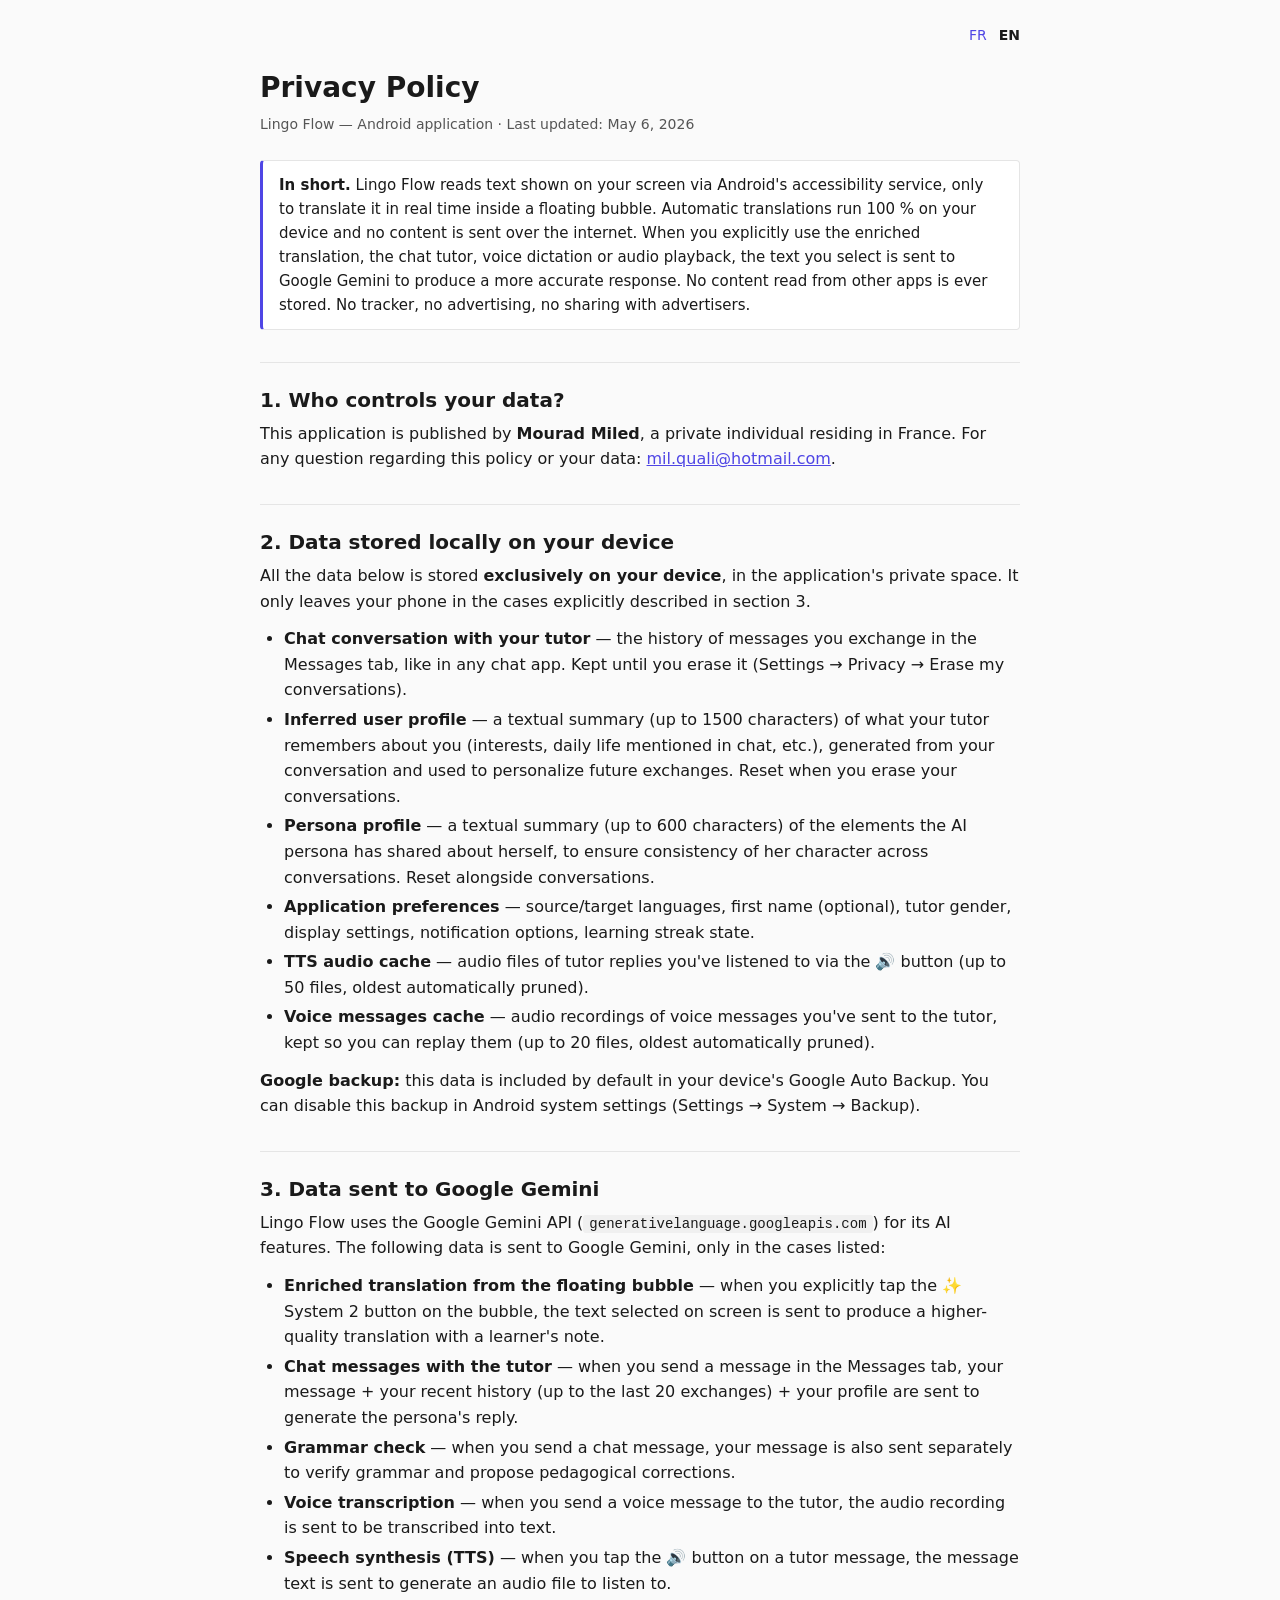
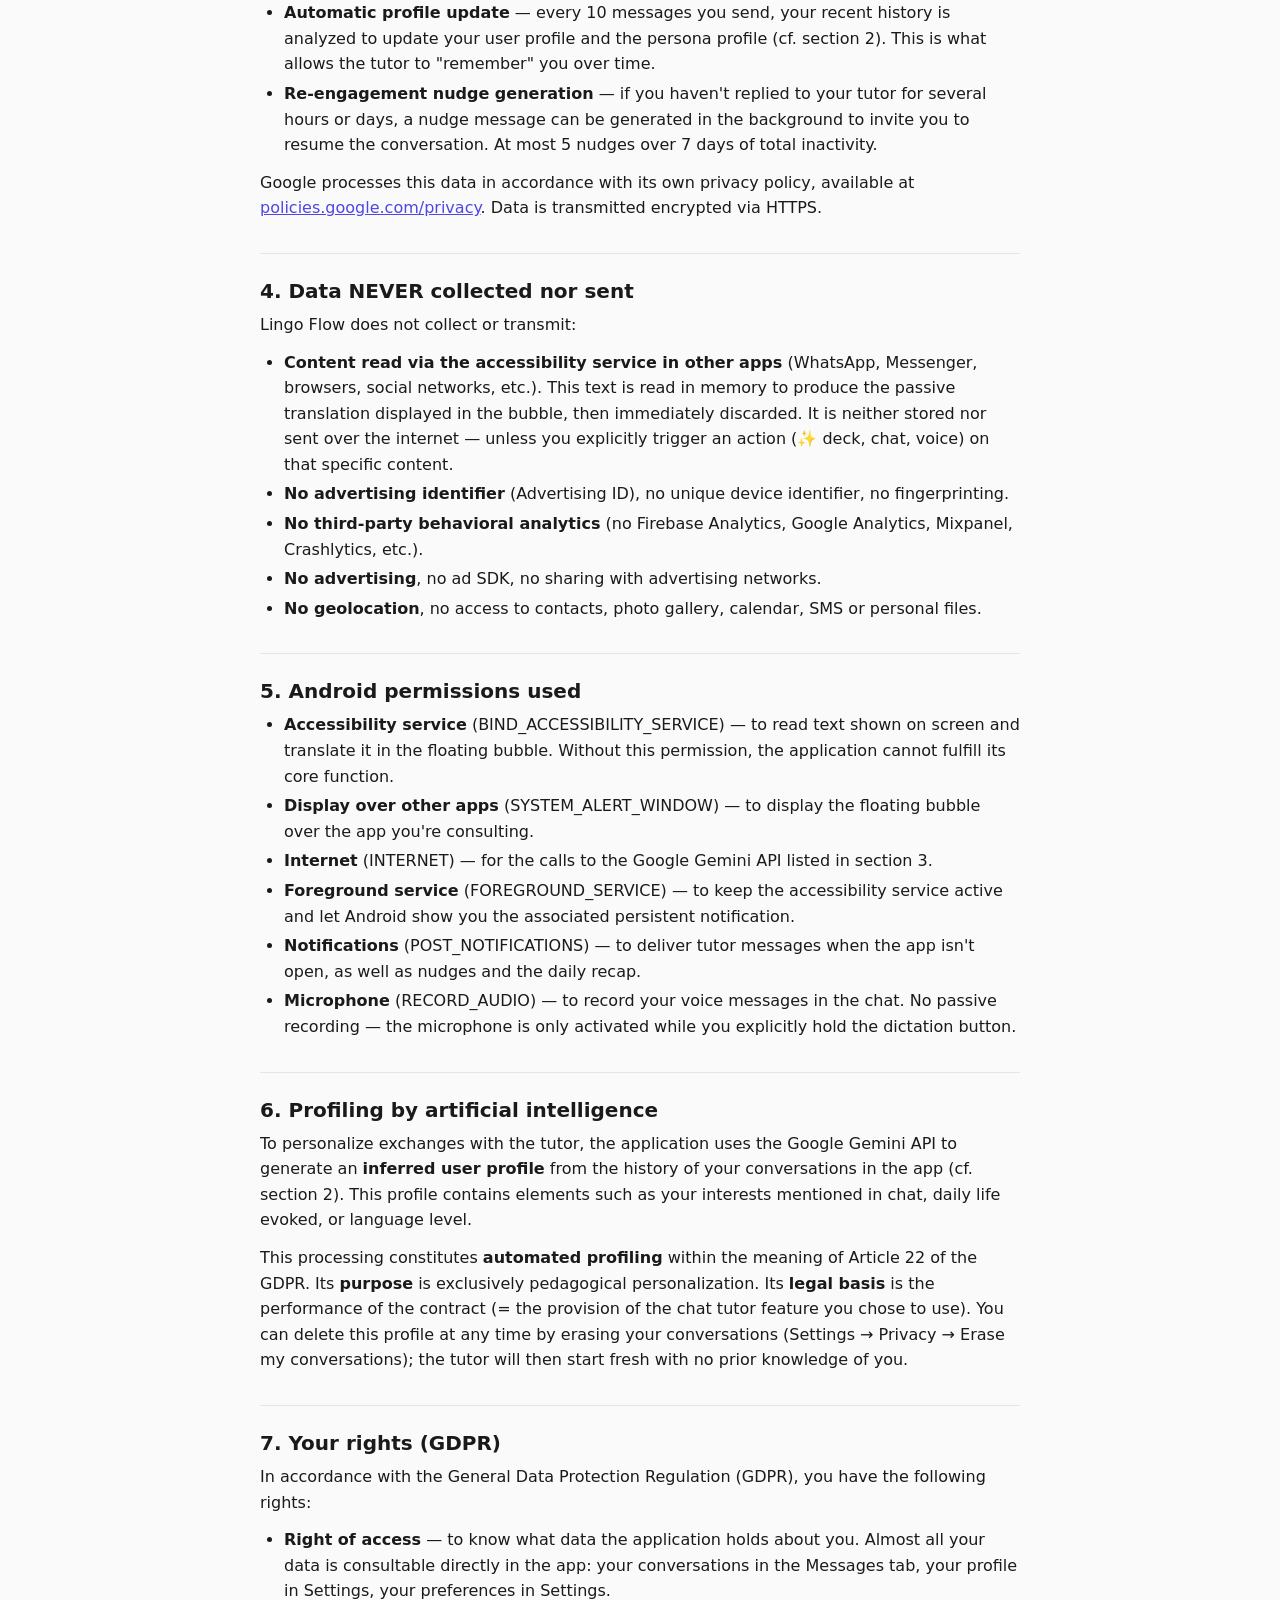
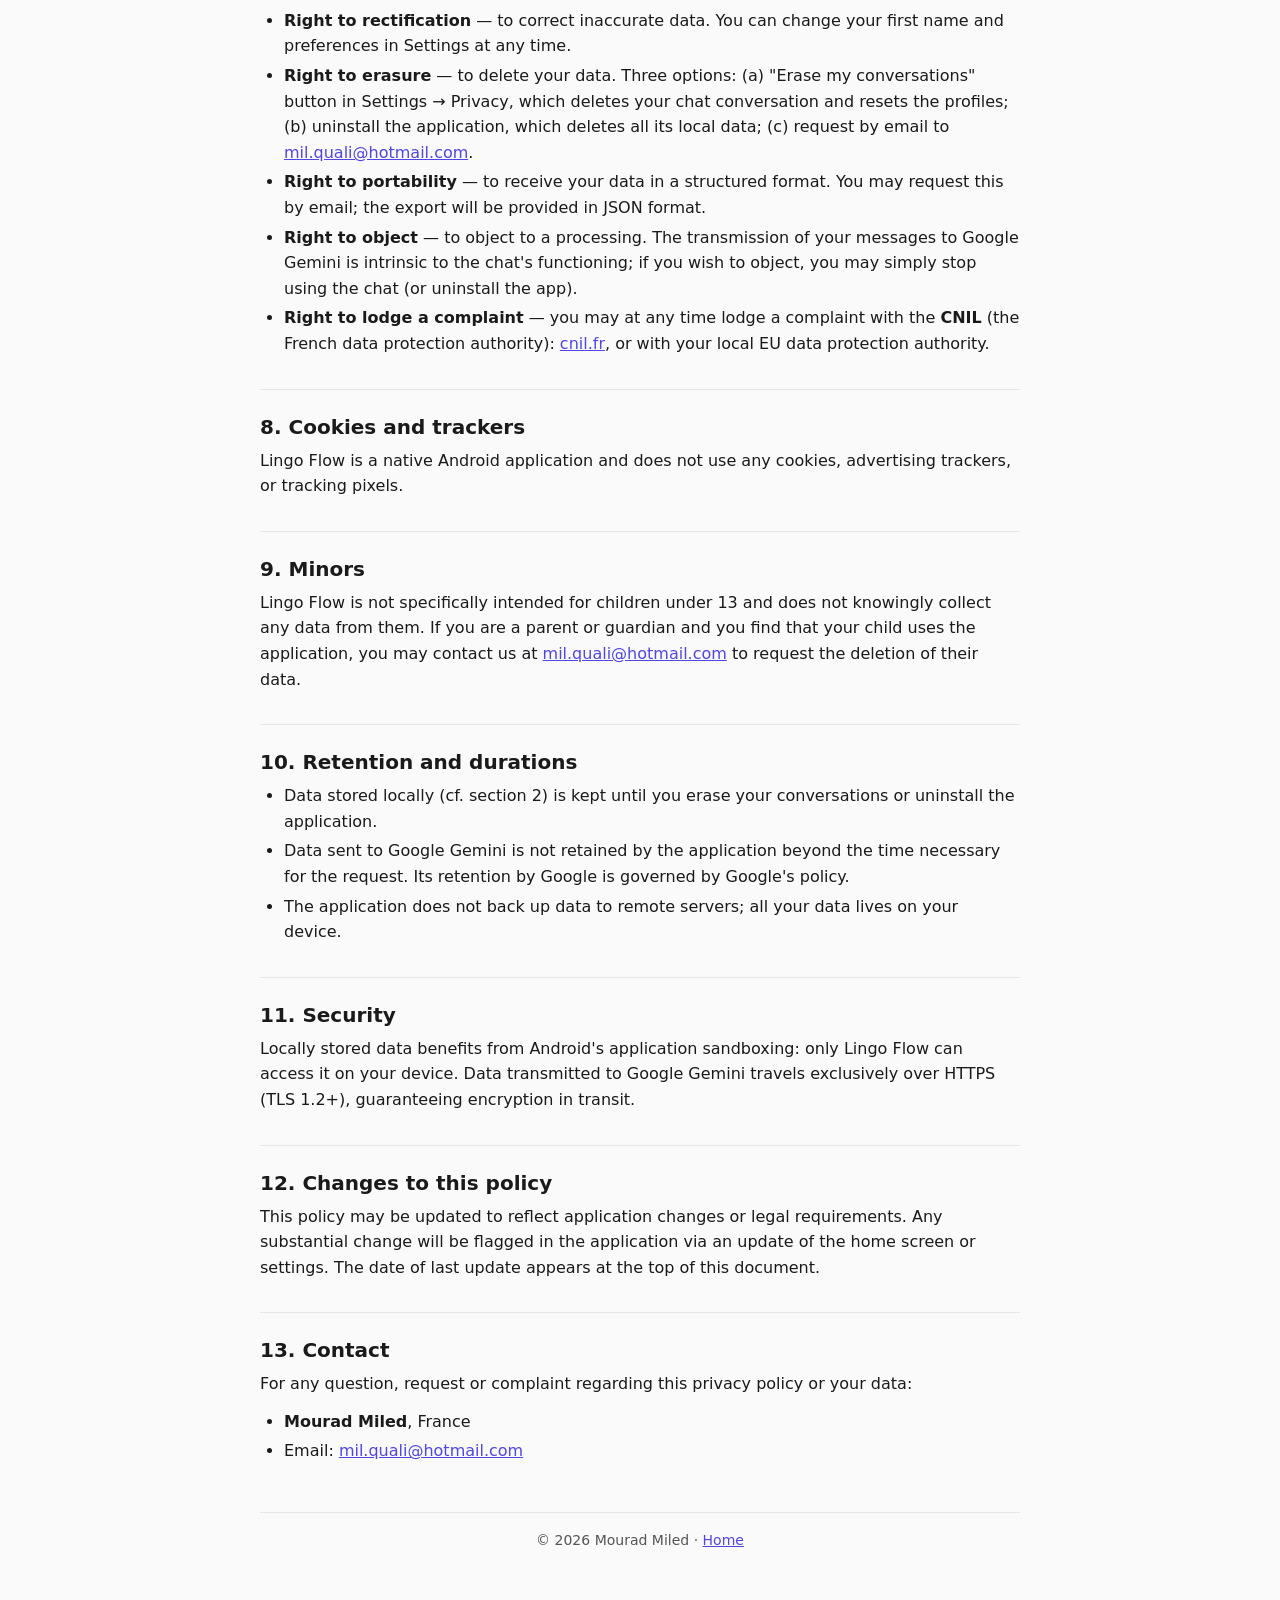
==== privacy.en.html @ 11ca32b1 "Add privacy policy site (FR + EN) for Lingo Flow Static HTML pages to be served via GitHub Pages. Bi" ====
<!DOCTYPE html>
<html lang="en">
<head>
  <meta charset="UTF-8">
  <meta name="viewport" content="width=device-width, initial-scale=1.0">
  <title>Privacy Policy — Lingo Flow</title>
  <link rel="stylesheet" href="style.css">
</head>
<body>
  <main>
    <header class="lang-switch">
      <a href="privacy.html">FR</a>
      <a href="privacy.en.html" class="active">EN</a>
    </header>

    <h1>Privacy Policy</h1>
    <p class="meta">Lingo Flow — Android application · Last updated: May 6, 2026</p>

    <div class="callout">
      <strong>In short.</strong> Lingo Flow reads text shown on your screen via Android's accessibility service, only to translate it in real time inside a floating bubble. Automatic translations run 100 % on your device and no content is sent over the internet. When you explicitly use the enriched translation, the chat tutor, voice dictation or audio playback, the text you select is sent to Google Gemini to produce a more accurate response. No content read from other apps is ever stored. No tracker, no advertising, no sharing with advertisers.
    </div>

    <h2>1. Who controls your data?</h2>
    <p>This application is published by <strong>Mourad Miled</strong>, a private individual residing in France. For any question regarding this policy or your data: <a href="mailto:mil.quali@hotmail.com">mil.quali@hotmail.com</a>.</p>

    <h2>2. Data stored locally on your device</h2>
    <p>All the data below is stored <strong>exclusively on your device</strong>, in the application's private space. It only leaves your phone in the cases explicitly described in section 3.</p>
    <ul>
      <li><strong>Chat conversation with your tutor</strong> — the history of messages you exchange in the Messages tab, like in any chat app. Kept until you erase it (Settings → Privacy → Erase my conversations).</li>
      <li><strong>Inferred user profile</strong> — a textual summary (up to 1500 characters) of what your tutor remembers about you (interests, daily life mentioned in chat, etc.), generated from your conversation and used to personalize future exchanges. Reset when you erase your conversations.</li>
      <li><strong>Persona profile</strong> — a textual summary (up to 600 characters) of the elements the AI persona has shared about herself, to ensure consistency of her character across conversations. Reset alongside conversations.</li>
      <li><strong>Application preferences</strong> — source/target languages, first name (optional), tutor gender, display settings, notification options, learning streak state.</li>
      <li><strong>TTS audio cache</strong> — audio files of tutor replies you've listened to via the 🔊 button (up to 50 files, oldest automatically pruned).</li>
      <li><strong>Voice messages cache</strong> — audio recordings of voice messages you've sent to the tutor, kept so you can replay them (up to 20 files, oldest automatically pruned).</li>
    </ul>
    <p><strong>Google backup:</strong> this data is included by default in your device's Google Auto Backup. You can disable this backup in Android system settings (Settings → System → Backup).</p>

    <h2>3. Data sent to Google Gemini</h2>
    <p>Lingo Flow uses the Google Gemini API (<code>generativelanguage.googleapis.com</code>) for its AI features. The following data is sent to Google Gemini, only in the cases listed:</p>
    <ul>
      <li><strong>Enriched translation from the floating bubble</strong> — when you explicitly tap the ✨ System 2 button on the bubble, the text selected on screen is sent to produce a higher-quality translation with a learner's note.</li>
      <li><strong>Chat messages with the tutor</strong> — when you send a message in the Messages tab, your message + your recent history (up to the last 20 exchanges) + your profile are sent to generate the persona's reply.</li>
      <li><strong>Grammar check</strong> — when you send a chat message, your message is also sent separately to verify grammar and propose pedagogical corrections.</li>
      <li><strong>Voice transcription</strong> — when you send a voice message to the tutor, the audio recording is sent to be transcribed into text.</li>
      <li><strong>Speech synthesis (TTS)</strong> — when you tap the 🔊 button on a tutor message, the message text is sent to generate an audio file to listen to.</li>
      <li><strong>Automatic profile update</strong> — every 10 messages you send, your recent history is analyzed to update your user profile and the persona profile (cf. section 2). This is what allows the tutor to "remember" you over time.</li>
      <li><strong>Re-engagement nudge generation</strong> — if you haven't replied to your tutor for several hours or days, a nudge message can be generated in the background to invite you to resume the conversation. At most 5 nudges over 7 days of total inactivity.</li>
    </ul>
    <p>Google processes this data in accordance with its own privacy policy, available at <a href="https://policies.google.com/privacy" target="_blank" rel="noopener">policies.google.com/privacy</a>. Data is transmitted encrypted via HTTPS.</p>

    <h2>4. Data NEVER collected nor sent</h2>
    <p>Lingo Flow does not collect or transmit:</p>
    <ul>
      <li><strong>Content read via the accessibility service in other apps</strong> (WhatsApp, Messenger, browsers, social networks, etc.). This text is read in memory to produce the passive translation displayed in the bubble, then immediately discarded. It is neither stored nor sent over the internet — unless you explicitly trigger an action (✨ deck, chat, voice) on that specific content.</li>
      <li><strong>No advertising identifier</strong> (Advertising ID), no unique device identifier, no fingerprinting.</li>
      <li><strong>No third-party behavioral analytics</strong> (no Firebase Analytics, Google Analytics, Mixpanel, Crashlytics, etc.).</li>
      <li><strong>No advertising</strong>, no ad SDK, no sharing with advertising networks.</li>
      <li><strong>No geolocation</strong>, no access to contacts, photo gallery, calendar, SMS or personal files.</li>
    </ul>

    <h2>5. Android permissions used</h2>
    <ul>
      <li><strong>Accessibility service</strong> (BIND_ACCESSIBILITY_SERVICE) — to read text shown on screen and translate it in the floating bubble. Without this permission, the application cannot fulfill its core function.</li>
      <li><strong>Display over other apps</strong> (SYSTEM_ALERT_WINDOW) — to display the floating bubble over the app you're consulting.</li>
      <li><strong>Internet</strong> (INTERNET) — for the calls to the Google Gemini API listed in section 3.</li>
      <li><strong>Foreground service</strong> (FOREGROUND_SERVICE) — to keep the accessibility service active and let Android show you the associated persistent notification.</li>
      <li><strong>Notifications</strong> (POST_NOTIFICATIONS) — to deliver tutor messages when the app isn't open, as well as nudges and the daily recap.</li>
      <li><strong>Microphone</strong> (RECORD_AUDIO) — to record your voice messages in the chat. No passive recording — the microphone is only activated while you explicitly hold the dictation button.</li>
    </ul>

    <h2>6. Profiling by artificial intelligence</h2>
    <p>To personalize exchanges with the tutor, the application uses the Google Gemini API to generate an <strong>inferred user profile</strong> from the history of your conversations in the app (cf. section 2). This profile contains elements such as your interests mentioned in chat, daily life evoked, or language level.</p>
    <p>This processing constitutes <strong>automated profiling</strong> within the meaning of Article 22 of the GDPR. Its <strong>purpose</strong> is exclusively pedagogical personalization. Its <strong>legal basis</strong> is the performance of the contract (= the provision of the chat tutor feature you chose to use). You can delete this profile at any time by erasing your conversations (Settings → Privacy → Erase my conversations); the tutor will then start fresh with no prior knowledge of you.</p>

    <h2>7. Your rights (GDPR)</h2>
    <p>In accordance with the General Data Protection Regulation (GDPR), you have the following rights:</p>
    <ul>
      <li><strong>Right of access</strong> — to know what data the application holds about you. Almost all your data is consultable directly in the app: your conversations in the Messages tab, your profile in Settings, your preferences in Settings.</li>
      <li><strong>Right to rectification</strong> — to correct inaccurate data. You can change your first name and preferences in Settings at any time.</li>
      <li><strong>Right to erasure</strong> — to delete your data. Three options: (a) "Erase my conversations" button in Settings → Privacy, which deletes your chat conversation and resets the profiles; (b) uninstall the application, which deletes all its local data; (c) request by email to <a href="mailto:mil.quali@hotmail.com">mil.quali@hotmail.com</a>.</li>
      <li><strong>Right to portability</strong> — to receive your data in a structured format. You may request this by email; the export will be provided in JSON format.</li>
      <li><strong>Right to object</strong> — to object to a processing. The transmission of your messages to Google Gemini is intrinsic to the chat's functioning; if you wish to object, you may simply stop using the chat (or uninstall the app).</li>
      <li><strong>Right to lodge a complaint</strong> — you may at any time lodge a complaint with the <strong>CNIL</strong> (the French data protection authority): <a href="https://www.cnil.fr" target="_blank" rel="noopener">cnil.fr</a>, or with your local EU data protection authority.</li>
    </ul>

    <h2>8. Cookies and trackers</h2>
    <p>Lingo Flow is a native Android application and does not use any cookies, advertising trackers, or tracking pixels.</p>

    <h2>9. Minors</h2>
    <p>Lingo Flow is not specifically intended for children under 13 and does not knowingly collect any data from them. If you are a parent or guardian and you find that your child uses the application, you may contact us at <a href="mailto:mil.quali@hotmail.com">mil.quali@hotmail.com</a> to request the deletion of their data.</p>

    <h2>10. Retention and durations</h2>
    <ul>
      <li>Data stored locally (cf. section 2) is kept until you erase your conversations or uninstall the application.</li>
      <li>Data sent to Google Gemini is not retained by the application beyond the time necessary for the request. Its retention by Google is governed by Google's policy.</li>
      <li>The application does not back up data to remote servers; all your data lives on your device.</li>
    </ul>

    <h2>11. Security</h2>
    <p>Locally stored data benefits from Android's application sandboxing: only Lingo Flow can access it on your device. Data transmitted to Google Gemini travels exclusively over HTTPS (TLS 1.2+), guaranteeing encryption in transit.</p>

    <h2>12. Changes to this policy</h2>
    <p>This policy may be updated to reflect application changes or legal requirements. Any substantial change will be flagged in the application via an update of the home screen or settings. The date of last update appears at the top of this document.</p>

    <h2>13. Contact</h2>
    <p>For any question, request or complaint regarding this privacy policy or your data:</p>
    <ul>
      <li><strong>Mourad Miled</strong>, France</li>
      <li>Email: <a href="mailto:mil.quali@hotmail.com">mil.quali@hotmail.com</a></li>
    </ul>

    <footer>
      © 2026 Mourad Miled · <a href="index.html">Home</a>
    </footer>
  </main>
</body>
</html>
---- style.css ----
:root {
  --fg: #1a1a1a;
  --fg-muted: #555;
  --bg: #fafafa;
  --accent: #4f46e5;
  --border: #e5e5e5;
  --code-bg: #f0f0f0;
}

* { box-sizing: border-box; }

html { -webkit-text-size-adjust: 100%; }

body {
  font-family: system-ui, -apple-system, BlinkMacSystemFont, "Segoe UI", Roboto, sans-serif;
  font-size: 16px;
  line-height: 1.6;
  color: var(--fg);
  background: var(--bg);
  margin: 0;
  padding: 24px 16px 64px;
}

main {
  max-width: 760px;
  margin: 0 auto;
}

header.lang-switch {
  display: flex;
  justify-content: flex-end;
  gap: 12px;
  font-size: 14px;
  color: var(--fg-muted);
  margin-bottom: 24px;
}

header.lang-switch a {
  color: var(--accent);
  text-decoration: none;
}

header.lang-switch a.active {
  font-weight: 600;
  color: var(--fg);
  text-decoration: none;
  pointer-events: none;
}

h1 {
  font-size: 28px;
  margin: 0 0 8px;
  line-height: 1.25;
}

h2 {
  font-size: 20px;
  margin: 32px 0 8px;
  line-height: 1.3;
  border-top: 1px solid var(--border);
  padding-top: 24px;
}

h3 {
  font-size: 16px;
  margin: 20px 0 4px;
  color: var(--fg);
}

p, ul, ol {
  margin: 8px 0 12px;
}

ul, ol {
  padding-left: 24px;
}

li {
  margin: 4px 0;
}

a {
  color: var(--accent);
  text-decoration: underline;
}

code {
  font-family: ui-monospace, "SF Mono", Menlo, Consolas, monospace;
  font-size: 14px;
  background: var(--code-bg);
  padding: 1px 6px;
  border-radius: 3px;
}

.meta {
  color: var(--fg-muted);
  font-size: 14px;
  margin: 0 0 24px;
}

.callout {
  background: #fff;
  border: 1px solid var(--border);
  border-left: 3px solid var(--accent);
  padding: 12px 16px;
  border-radius: 4px;
  margin: 16px 0;
  font-size: 15px;
}

footer {
  margin-top: 48px;
  padding-top: 16px;
  border-top: 1px solid var(--border);
  font-size: 14px;
  color: var(--fg-muted);
  text-align: center;
}

@media (prefers-color-scheme: dark) {
  :root {
    --fg: #e5e5e5;
    --fg-muted: #aaa;
    --bg: #121212;
    --accent: #818cf8;
    --border: #2a2a2a;
    --code-bg: #1e1e1e;
  }
  .callout { background: #1a1a1a; }
}
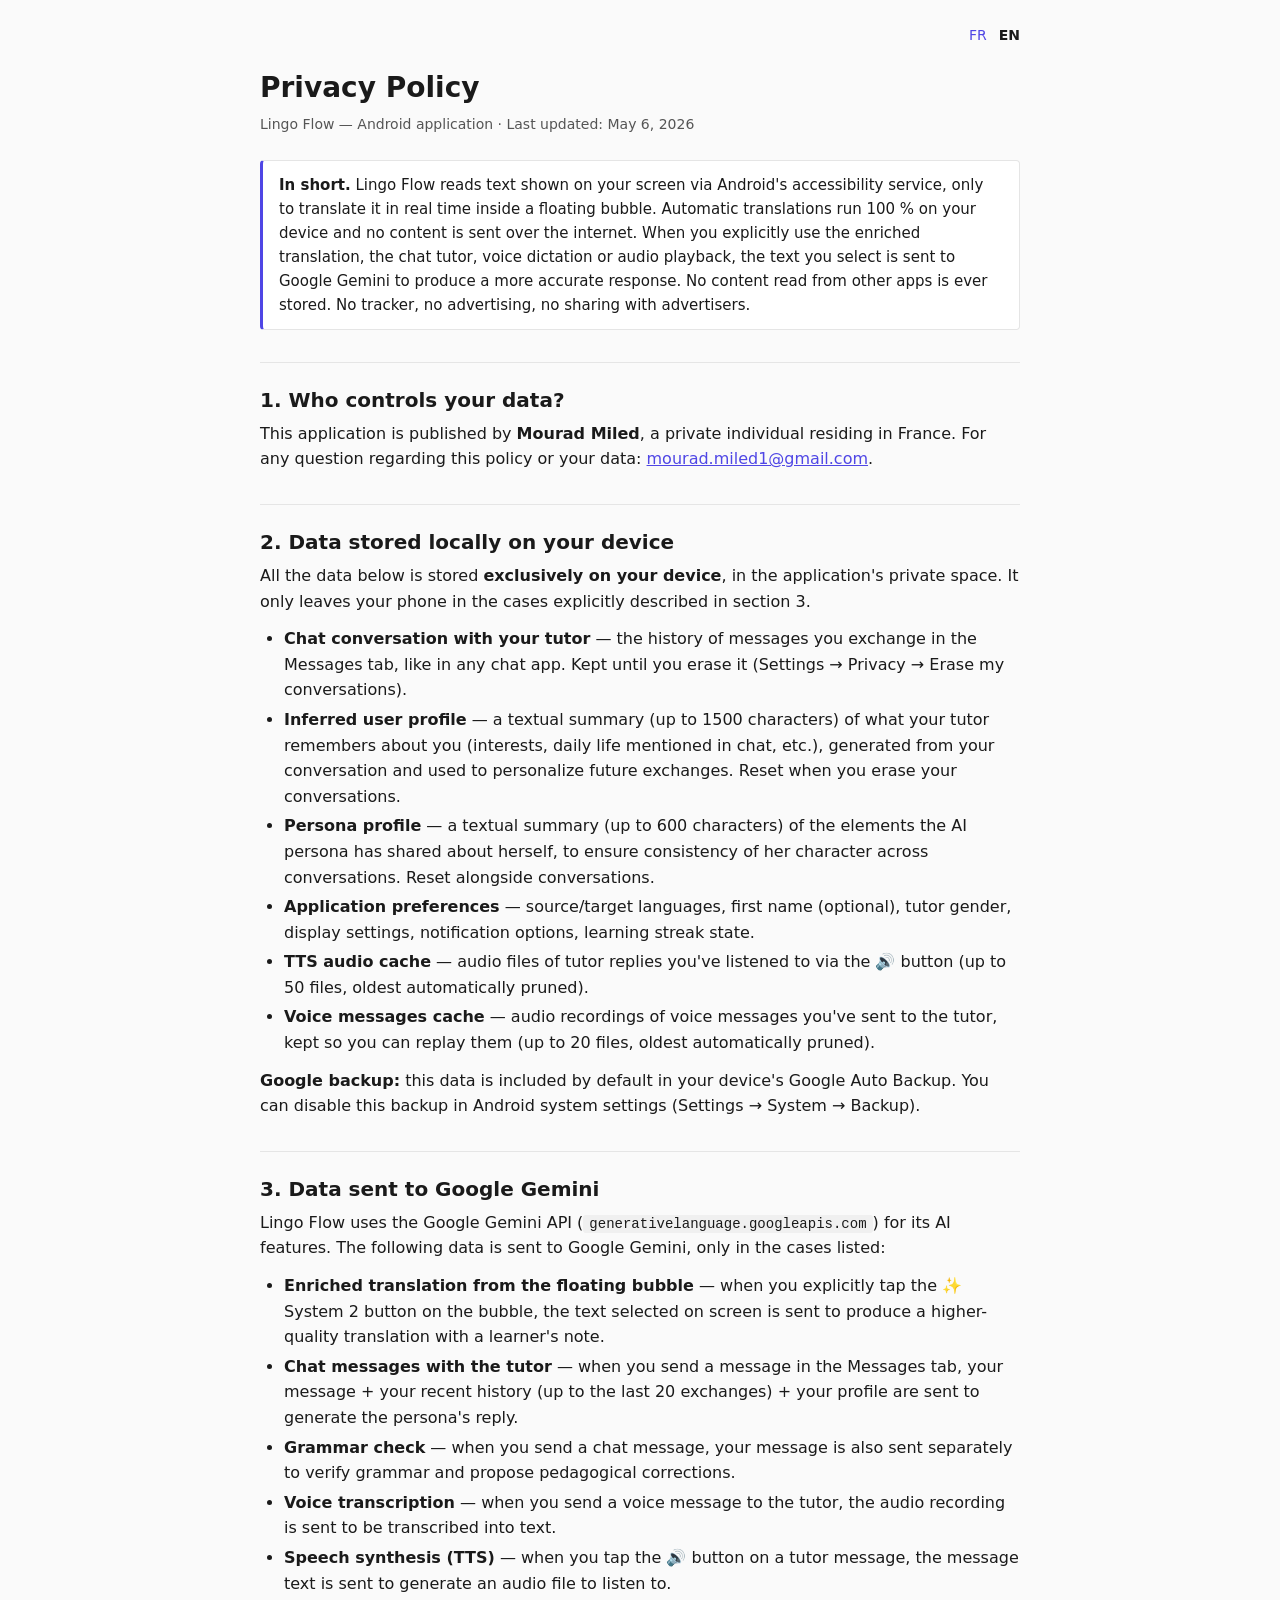
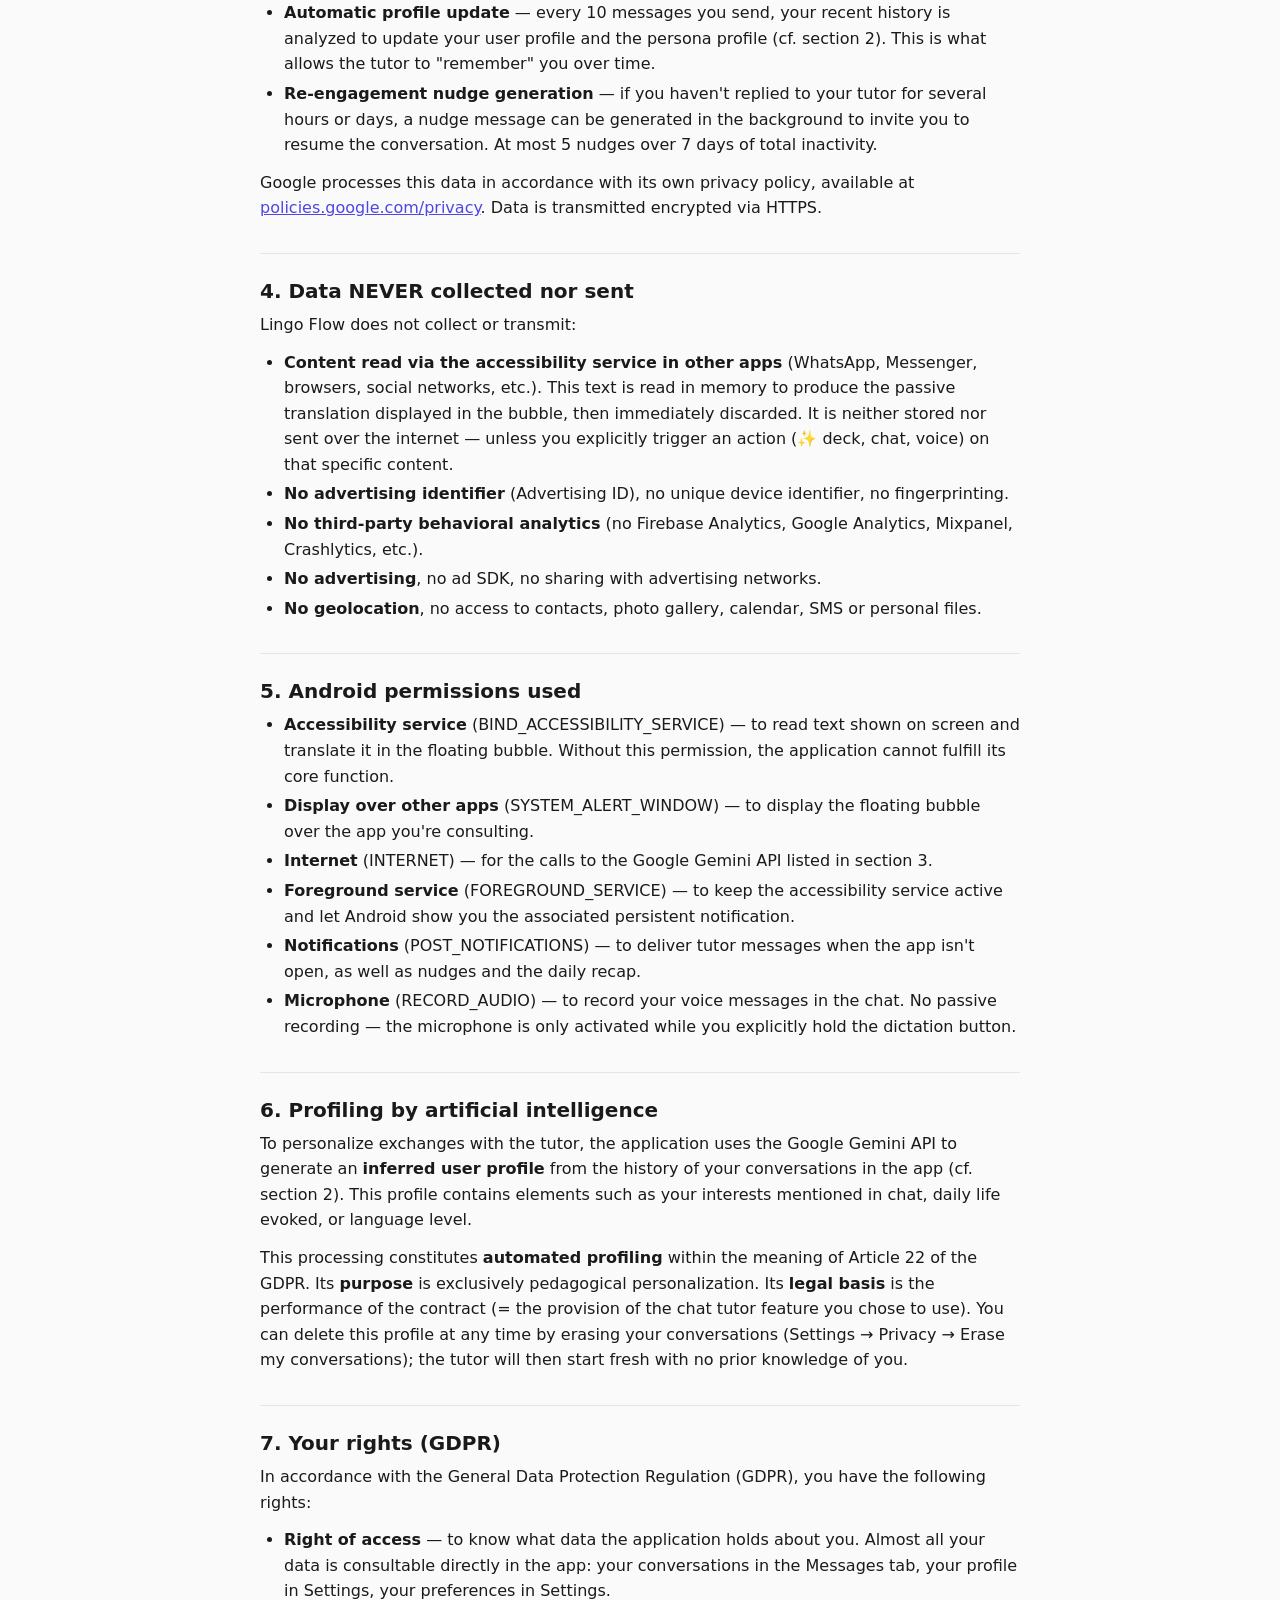
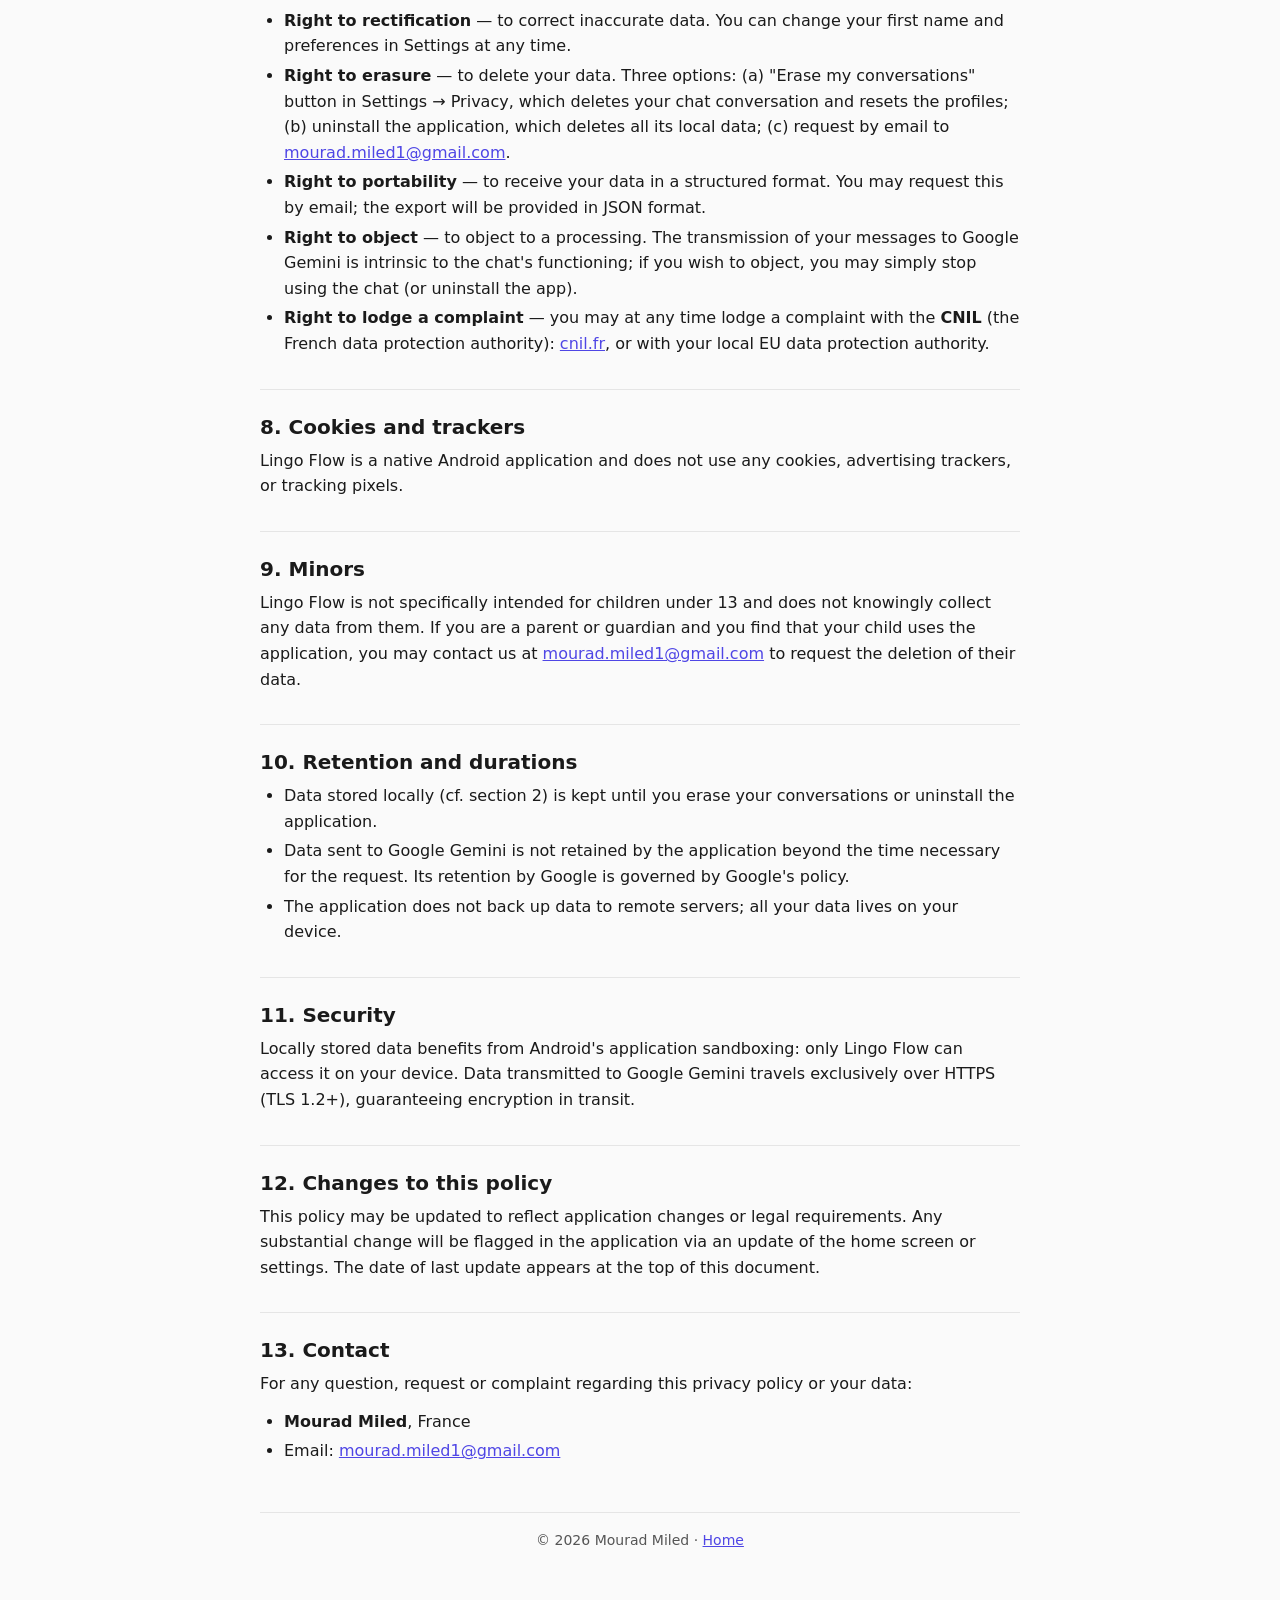
==== commit 1c01c301: "Update contact email in privacy policy en" ====
--- a/privacy.en.html
+++ b/privacy.en.html
@@ -21,7 +21,7 @@
     </div>
 
     <h2>1. Who controls your data?</h2>
-    <p>This application is published by <strong>Mourad Miled</strong>, a private individual residing in France. For any question regarding this policy or your data: <a href="mailto:mil.quali@hotmail.com">mil.quali@hotmail.com</a>.</p>
+    <p>This application is published by <strong>Mourad Miled</strong>, a private individual residing in France. For any question regarding this policy or your data: <a href="mailto:mourad.miled1@gmail.com">mourad.miled1@gmail.com</a>.</p>
 
     <h2>2. Data stored locally on your device</h2>
     <p>All the data below is stored <strong>exclusively on your device</strong>, in the application's private space. It only leaves your phone in the cases explicitly described in section 3.</p>
@@ -77,7 +77,7 @@
     <ul>
       <li><strong>Right of access</strong> — to know what data the application holds about you. Almost all your data is consultable directly in the app: your conversations in the Messages tab, your profile in Settings, your preferences in Settings.</li>
       <li><strong>Right to rectification</strong> — to correct inaccurate data. You can change your first name and preferences in Settings at any time.</li>
-      <li><strong>Right to erasure</strong> — to delete your data. Three options: (a) "Erase my conversations" button in Settings → Privacy, which deletes your chat conversation and resets the profiles; (b) uninstall the application, which deletes all its local data; (c) request by email to <a href="mailto:mil.quali@hotmail.com">mil.quali@hotmail.com</a>.</li>
+      <li><strong>Right to erasure</strong> — to delete your data. Three options: (a) "Erase my conversations" button in Settings → Privacy, which deletes your chat conversation and resets the profiles; (b) uninstall the application, which deletes all its local data; (c) request by email to <a href="mailto:mourad.miled1@gmail.com">mourad.miled1@gmail.com</a>.</li>
       <li><strong>Right to portability</strong> — to receive your data in a structured format. You may request this by email; the export will be provided in JSON format.</li>
       <li><strong>Right to object</strong> — to object to a processing. The transmission of your messages to Google Gemini is intrinsic to the chat's functioning; if you wish to object, you may simply stop using the chat (or uninstall the app).</li>
       <li><strong>Right to lodge a complaint</strong> — you may at any time lodge a complaint with the <strong>CNIL</strong> (the French data protection authority): <a href="https://www.cnil.fr" target="_blank" rel="noopener">cnil.fr</a>, or with your local EU data protection authority.</li>
@@ -87,7 +87,7 @@
     <p>Lingo Flow is a native Android application and does not use any cookies, advertising trackers, or tracking pixels.</p>
 
     <h2>9. Minors</h2>
-    <p>Lingo Flow is not specifically intended for children under 13 and does not knowingly collect any data from them. If you are a parent or guardian and you find that your child uses the application, you may contact us at <a href="mailto:mil.quali@hotmail.com">mil.quali@hotmail.com</a> to request the deletion of their data.</p>
+    <p>Lingo Flow is not specifically intended for children under 13 and does not knowingly collect any data from them. If you are a parent or guardian and you find that your child uses the application, you may contact us at <a href="mailto:mourad.miled1@gmail.com">mourad.miled1@gmail.com</a> to request the deletion of their data.</p>
 
     <h2>10. Retention and durations</h2>
     <ul>
@@ -106,7 +106,7 @@
     <p>For any question, request or complaint regarding this privacy policy or your data:</p>
     <ul>
       <li><strong>Mourad Miled</strong>, France</li>
-      <li>Email: <a href="mailto:mil.quali@hotmail.com">mil.quali@hotmail.com</a></li>
+      <li>Email: <a href="mailto:mourad.miled1@gmail.com">mourad.miled1@gmail.com</a></li>
     </ul>
 
     <footer>
